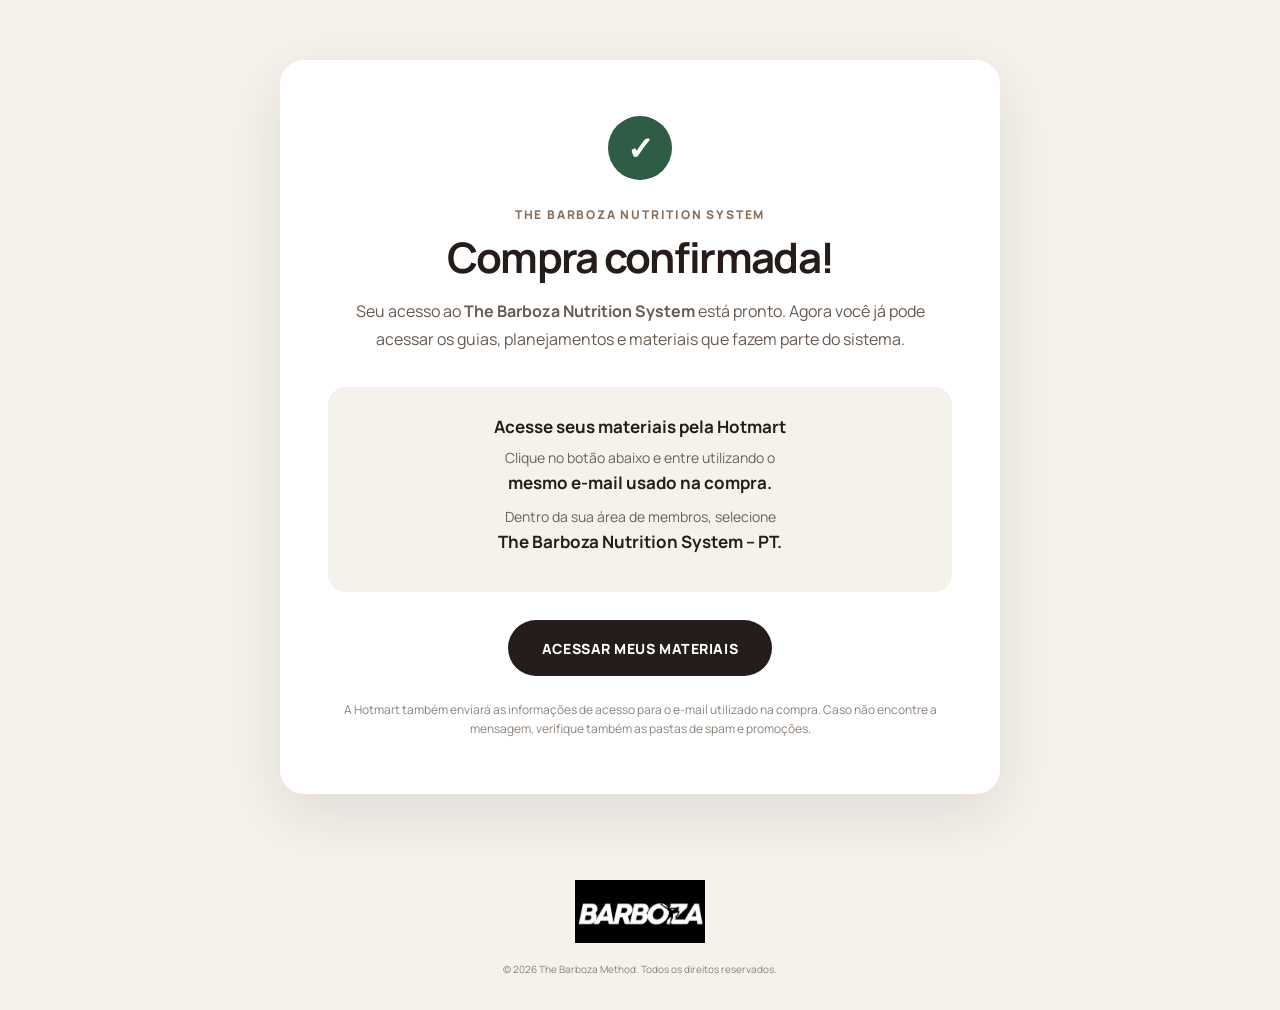
==== obrigado.html @ 23f4c701 "Add PT Nutrition thank you page" ====
<!DOCTYPE html>
<html lang="pt-BR">
<head>
  <meta charset="UTF-8">
  <meta name="viewport" content="width=device-width, initial-scale=1.0">

  <title>Compra confirmada | The Barboza Nutrition System</title>

  <meta name="robots" content="noindex, nofollow">

  <link rel="preconnect" href="https://fonts.googleapis.com">
  <link rel="preconnect" href="https://fonts.gstatic.com" crossorigin>
  <link href="https://fonts.googleapis.com/css2?family=Manrope:wght@400;500;600;700;800&display=swap" rel="stylesheet">

  <style>
    *{
      box-sizing:border-box;
      margin:0;
      padding:0;
    }

    body{
      min-height:100vh;
      font-family:Manrope,Arial,sans-serif;
      background:#f5f1eb;
      color:#241d19;
      display:flex;
      flex-direction:column;
    }

    main{
      flex:1;
      display:flex;
      align-items:center;
      justify-content:center;
      padding:60px 20px;
    }

    .card{
      width:100%;
      max-width:720px;
      background:#fff;
      border-radius:24px;
      padding:56px 48px;
      text-align:center;
      box-shadow:0 20px 60px rgba(44,34,28,.10);
    }

    .check{
      width:64px;
      height:64px;
      margin:0 auto 26px;
      border-radius:50%;
      background:#2e5c45;
      color:#fff;
      display:flex;
      align-items:center;
      justify-content:center;
      font-size:32px;
      font-weight:700;
    }

    .eyebrow{
      margin-bottom:12px;
      font-size:12px;
      font-weight:800;
      letter-spacing:.15em;
      text-transform:uppercase;
      color:#8a6f5b;
    }

    h1{
      font-size:42px;
      line-height:1.08;
      letter-spacing:-.04em;
      margin-bottom:18px;
    }

    .intro{
      max-width:570px;
      margin:0 auto;
      font-size:16px;
      line-height:1.7;
      color:#665a52;
    }

    .access-box{
      margin-top:34px;
      padding:28px;
      border-radius:18px;
      background:#f5f1eb;
    }

    .access-box strong{
      display:block;
      margin-bottom:8px;
      font-size:17px;
      color:#241d19;
    }

    .access-box p{
      font-size:14px;
      line-height:1.65;
      color:#6d6159;
    }

    .button{
      display:inline-flex;
      align-items:center;
      justify-content:center;
      min-height:56px;
      margin-top:28px;
      padding:0 34px;
      border-radius:999px;
      background:#241d19;
      color:#fff;
      text-decoration:none;
      font-size:14px;
      font-weight:800;
      letter-spacing:.04em;
      transition:.2s ease;
    }

    .button:hover{
      transform:translateY(-2px);
      background:#3a302a;
    }

    .help{
      margin-top:24px;
      font-size:12px;
      line-height:1.6;
      color:#8c8179;
    }

    footer{
      padding:26px 20px 34px;
      text-align:center;
    }

    footer img{
      width:130px;
      height:auto;
      margin-bottom:14px;
    }

    footer p{
      font-size:10px;
      color:#8c8179;
    }

    @media(max-width:600px){
      main{
        padding:36px 16px;
      }

      .card{
        padding:40px 22px;
        border-radius:20px;
      }

      h1{
        font-size:32px;
      }

      .access-box{
        padding:22px 18px;
      }

      .button{
        width:100%;
        padding:0 20px;
      }
    }
  </style>
</head>

<body>

  <main>
    <section class="card">

      <div class="check">✓</div>

      <div class="eyebrow">The Barboza Nutrition System</div>

      <h1>Compra confirmada!</h1>

      <p class="intro">
        Seu acesso ao <strong>The Barboza Nutrition System</strong> está pronto.
        Agora você já pode acessar os guias, planejamentos e materiais que fazem
        parte do sistema.
      </p>

      <div class="access-box">
        <strong>Acesse seus materiais pela Hotmart</strong>

        <p>
          Clique no botão abaixo e entre utilizando o
          <strong>mesmo e-mail usado na compra.</strong>
          Dentro da sua área de membros, selecione
          <strong>The Barboza Nutrition System – PT.</strong>
        </p>
      </div>

      <a
        class="button"
        href="https://hotmart.com/pt-br/club/barboza-bru-corp/purchases"
        target="_blank"
        rel="noopener noreferrer"
      >
        ACESSAR MEUS MATERIAIS
      </a>

      <p class="help">
        A Hotmart também enviará as informações de acesso para o e-mail
        utilizado na compra. Caso não encontre a mensagem, verifique também
        as pastas de spam e promoções.
      </p>

    </section>
  </main>

  <footer>
    <img src="barboza-logo.jpeg" alt="Barboza">
    <p>© 2026 The Barboza Method. Todos os direitos reservados.</p>
  </footer>

</body>
</html>
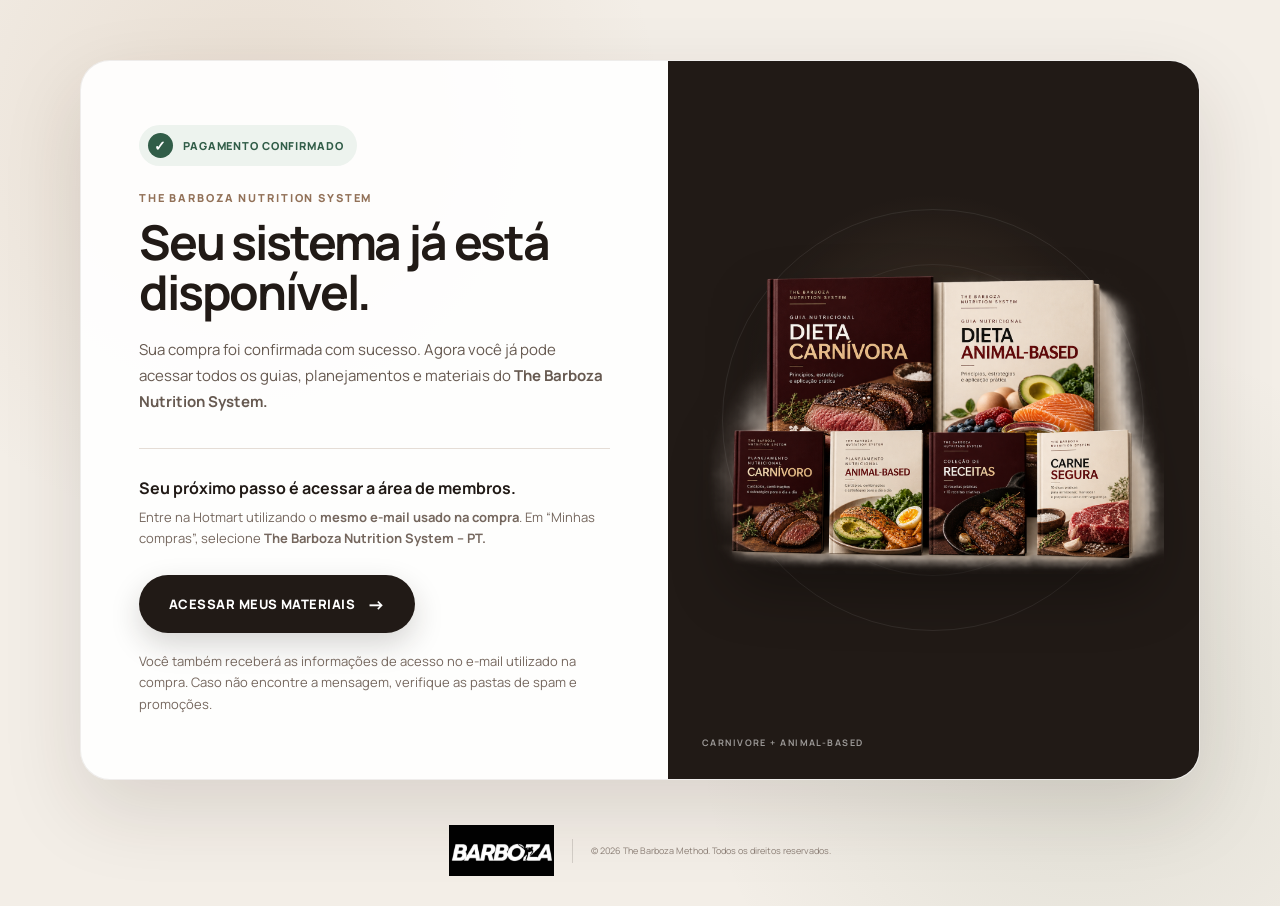
==== commit b1ef8c66: "Improve PT Nutrition thank you page design" ====
--- a/obrigado.html
+++ b/obrigado.html
@@ -5,7 +5,6 @@
   <meta name="viewport" content="width=device-width, initial-scale=1.0">
 
   <title>Compra confirmada | The Barboza Nutrition System</title>
-
   <meta name="robots" content="noindex, nofollow">
 
   <link rel="preconnect" href="https://fonts.googleapis.com">
@@ -22,8 +21,15 @@
     body{
       min-height:100vh;
       font-family:Manrope,Arial,sans-serif;
-      background:#f5f1eb;
-      color:#241d19;
+      background:
+        radial-gradient(circle at 20% 15%, rgba(181,143,106,.18), transparent 32%),
+        radial-gradient(circle at 85% 80%, rgba(91,112,79,.12), transparent 30%),
+        #f3eee7;
+      color:#211a16;
+    }
+
+    .page{
+      min-height:100vh;
       display:flex;
       flex-direction:column;
     }
@@ -33,143 +39,278 @@
       display:flex;
       align-items:center;
       justify-content:center;
-      padding:60px 20px;
-    }
-
-    .card{
+      padding:60px 24px 40px;
+    }
+
+    .container{
       width:100%;
-      max-width:720px;
-      background:#fff;
-      border-radius:24px;
-      padding:56px 48px;
-      text-align:center;
-      box-shadow:0 20px 60px rgba(44,34,28,.10);
+      max-width:1120px;
+      display:grid;
+      grid-template-columns:1.05fr .95fr;
+      overflow:hidden;
+      background:rgba(255,255,255,.92);
+      border:1px solid rgba(50,38,30,.08);
+      border-radius:30px;
+      box-shadow:0 30px 80px rgba(45,34,27,.13);
+    }
+
+    .content{
+      padding:64px 58px;
+      display:flex;
+      flex-direction:column;
+      justify-content:center;
+    }
+
+    .confirmation{
+      display:inline-flex;
+      align-items:center;
+      gap:10px;
+      width:max-content;
+      margin-bottom:24px;
+      padding:8px 13px 8px 9px;
+      border-radius:999px;
+      background:#edf3ee;
+      color:#315d48;
+      font-size:11px;
+      font-weight:800;
+      letter-spacing:.08em;
+      text-transform:uppercase;
     }
 
     .check{
-      width:64px;
-      height:64px;
-      margin:0 auto 26px;
+      width:25px;
+      height:25px;
+      display:flex;
+      align-items:center;
+      justify-content:center;
       border-radius:50%;
-      background:#2e5c45;
+      background:#315d48;
       color:#fff;
-      display:flex;
-      align-items:center;
-      justify-content:center;
-      font-size:32px;
-      font-weight:700;
+      font-size:14px;
     }
 
     .eyebrow{
       margin-bottom:12px;
-      font-size:12px;
+      font-size:11px;
       font-weight:800;
-      letter-spacing:.15em;
+      letter-spacing:.17em;
       text-transform:uppercase;
-      color:#8a6f5b;
+      color:#927158;
     }
 
     h1{
-      font-size:42px;
-      line-height:1.08;
-      letter-spacing:-.04em;
-      margin-bottom:18px;
+      max-width:520px;
+      font-size:48px;
+      line-height:1.04;
+      letter-spacing:-.045em;
+      margin-bottom:20px;
     }
 
     .intro{
-      max-width:570px;
-      margin:0 auto;
+      max-width:530px;
+      font-size:15px;
+      line-height:1.75;
+      color:#665950;
+    }
+
+    .access{
+      margin-top:32px;
+      padding-top:28px;
+      border-top:1px solid #e5ddd6;
+    }
+
+    .access h2{
+      margin-bottom:8px;
       font-size:16px;
-      line-height:1.7;
-      color:#665a52;
-    }
-
-    .access-box{
-      margin-top:34px;
-      padding:28px;
-      border-radius:18px;
-      background:#f5f1eb;
-    }
-
-    .access-box strong{
-      display:block;
-      margin-bottom:8px;
-      font-size:17px;
-      color:#241d19;
-    }
-
-    .access-box p{
-      font-size:14px;
+      line-height:1.4;
+    }
+
+    .access p{
+      max-width:500px;
+      font-size:13px;
       line-height:1.65;
-      color:#6d6159;
+      color:#75675e;
     }
 
     .button{
       display:inline-flex;
       align-items:center;
       justify-content:center;
-      min-height:56px;
-      margin-top:28px;
-      padding:0 34px;
+      gap:12px;
+      min-height:58px;
+      margin-top:25px;
+      padding:0 30px;
       border-radius:999px;
-      background:#241d19;
+      background:#211a16;
       color:#fff;
       text-decoration:none;
-      font-size:14px;
+      font-size:13px;
       font-weight:800;
-      letter-spacing:.04em;
+      letter-spacing:.035em;
+      box-shadow:0 12px 30px rgba(33,26,22,.18);
       transition:.2s ease;
     }
 
     .button:hover{
       transform:translateY(-2px);
-      background:#3a302a;
+      background:#3b3029;
+      box-shadow:0 16px 34px rgba(33,26,22,.22);
+    }
+
+    .arrow{
+      font-size:18px;
+      line-height:1;
     }
 
     .help{
-      margin-top:24px;
-      font-size:12px;
-      line-height:1.6;
-      color:#8c8179;
+      max-width:500px;
+      margin-top:18px;
+      font-size:10.5px;
+      line-height:1.65;
+      color:#978a81;
+    }
+
+    .visual{
+      position:relative;
+      min-height:650px;
+      display:flex;
+      align-items:center;
+      justify-content:center;
+      overflow:hidden;
+      padding:50px 35px;
+      background:
+        radial-gradient(circle at 50% 45%, rgba(190,151,109,.20), transparent 40%),
+        #211a16;
+    }
+
+    .visual:before{
+      content:"";
+      position:absolute;
+      width:420px;
+      height:420px;
+      border:1px solid rgba(255,255,255,.08);
+      border-radius:50%;
+    }
+
+    .visual:after{
+      content:"";
+      position:absolute;
+      width:310px;
+      height:310px;
+      border:1px solid rgba(255,255,255,.06);
+      border-radius:50%;
+    }
+
+    .product{
+      position:relative;
+      z-index:2;
+      width:100%;
+      max-width:500px;
+      height:auto;
+      filter:drop-shadow(0 28px 28px rgba(0,0,0,.32));
+    }
+
+    .visual-label{
+      position:absolute;
+      z-index:3;
+      left:34px;
+      bottom:30px;
+      color:rgba(255,255,255,.55);
+      font-size:9px;
+      font-weight:700;
+      letter-spacing:.16em;
+      text-transform:uppercase;
     }
 
     footer{
-      padding:26px 20px 34px;
-      text-align:center;
+      display:flex;
+      align-items:center;
+      justify-content:center;
+      gap:18px;
+      padding:5px 20px 30px;
     }
 
     footer img{
-      width:130px;
+      width:105px;
       height:auto;
-      margin-bottom:14px;
+    }
+
+    footer span{
+      width:1px;
+      height:24px;
+      background:rgba(35,27,22,.15);
     }
 
     footer p{
-      font-size:10px;
-      color:#8c8179;
-    }
-
-    @media(max-width:600px){
+      font-size:9px;
+      color:#8b7e75;
+    }
+
+    @media(max-width:850px){
       main{
-        padding:36px 16px;
-      }
-
-      .card{
-        padding:40px 22px;
-        border-radius:20px;
+        padding:24px 16px;
+      }
+
+      .container{
+        grid-template-columns:1fr;
+        max-width:620px;
+      }
+
+      .content{
+        padding:44px 30px;
+        order:2;
+      }
+
+      .visual{
+        min-height:auto;
+        height:380px;
+        order:1;
+      }
+
+      .product{
+        max-width:390px;
       }
 
       h1{
-        font-size:32px;
-      }
-
-      .access-box{
-        padding:22px 18px;
+        font-size:40px;
+      }
+    }
+
+    @media(max-width:520px){
+      .container{
+        border-radius:22px;
+      }
+
+      .visual{
+        height:300px;
+        padding:25px;
+      }
+
+      .product{
+        max-width:310px;
+      }
+
+      .content{
+        padding:36px 23px 40px;
+      }
+
+      h1{
+        font-size:34px;
       }
 
       .button{
         width:100%;
-        padding:0 20px;
+        padding:0 18px;
+      }
+
+      footer{
+        flex-direction:column;
+        gap:10px;
+      }
+
+      footer span{
+        width:40px;
+        height:1px;
       }
     }
   </style>
@@ -177,54 +318,85 @@
 
 <body>
 
+<div class="page">
+
   <main>
-    <section class="card">
-
-      <div class="check">✓</div>
-
-      <div class="eyebrow">The Barboza Nutrition System</div>
-
-      <h1>Compra confirmada!</h1>
-
-      <p class="intro">
-        Seu acesso ao <strong>The Barboza Nutrition System</strong> está pronto.
-        Agora você já pode acessar os guias, planejamentos e materiais que fazem
-        parte do sistema.
-      </p>
-
-      <div class="access-box">
-        <strong>Acesse seus materiais pela Hotmart</strong>
-
-        <p>
-          Clique no botão abaixo e entre utilizando o
-          <strong>mesmo e-mail usado na compra.</strong>
-          Dentro da sua área de membros, selecione
-          <strong>The Barboza Nutrition System – PT.</strong>
+
+    <section class="container">
+
+      <div class="content">
+
+        <div class="confirmation">
+          <span class="check">✓</span>
+          Pagamento confirmado
+        </div>
+
+        <div class="eyebrow">The Barboza Nutrition System</div>
+
+        <h1>Seu sistema já está disponível.</h1>
+
+        <p class="intro">
+          Sua compra foi confirmada com sucesso. Agora você já pode acessar
+          todos os guias, planejamentos e materiais do
+          <strong>The Barboza Nutrition System.</strong>
         </p>
+
+        <div class="access">
+
+          <h2>Seu próximo passo é acessar a área de membros.</h2>
+
+          <p>
+            Entre na Hotmart utilizando o
+            <strong>mesmo e-mail usado na compra</strong>.
+            Em “Minhas compras”, selecione
+            <strong>The Barboza Nutrition System – PT.</strong>
+          </p>
+
+          <a
+            class="button"
+            href="https://hotmart.com/pt-br/club/barboza-bru-corp/purchases"
+            target="_blank"
+            rel="noopener noreferrer"
+          >
+            ACESSAR MEUS MATERIAIS
+            <span class="arrow">→</span>
+          </a>
+
+          <p class="help">
+            Você também receberá as informações de acesso no e-mail utilizado
+            na compra. Caso não encontre a mensagem, verifique as pastas de
+            spam e promoções.
+          </p>
+
+        </div>
+
       </div>
 
-      <a
-        class="button"
-        href="https://hotmart.com/pt-br/club/barboza-bru-corp/purchases"
-        target="_blank"
-        rel="noopener noreferrer"
-      >
-        ACESSAR MEUS MATERIAIS
-      </a>
-
-      <p class="help">
-        A Hotmart também enviará as informações de acesso para o e-mail
-        utilizado na compra. Caso não encontre a mensagem, verifique também
-        as pastas de spam e promoções.
-      </p>
+      <div class="visual">
+
+        <img
+          class="product"
+          src="barboza-nutrition-system-mockup.png"
+          alt="The Barboza Nutrition System"
+        >
+
+        <div class="visual-label">
+          Carnivore + Animal-Based
+        </div>
+
+      </div>
 
     </section>
+
   </main>
 
   <footer>
     <img src="barboza-logo.jpeg" alt="Barboza">
+    <span></span>
     <p>© 2026 The Barboza Method. Todos os direitos reservados.</p>
   </footer>
 
+</div>
+
 </body>
 </html>
